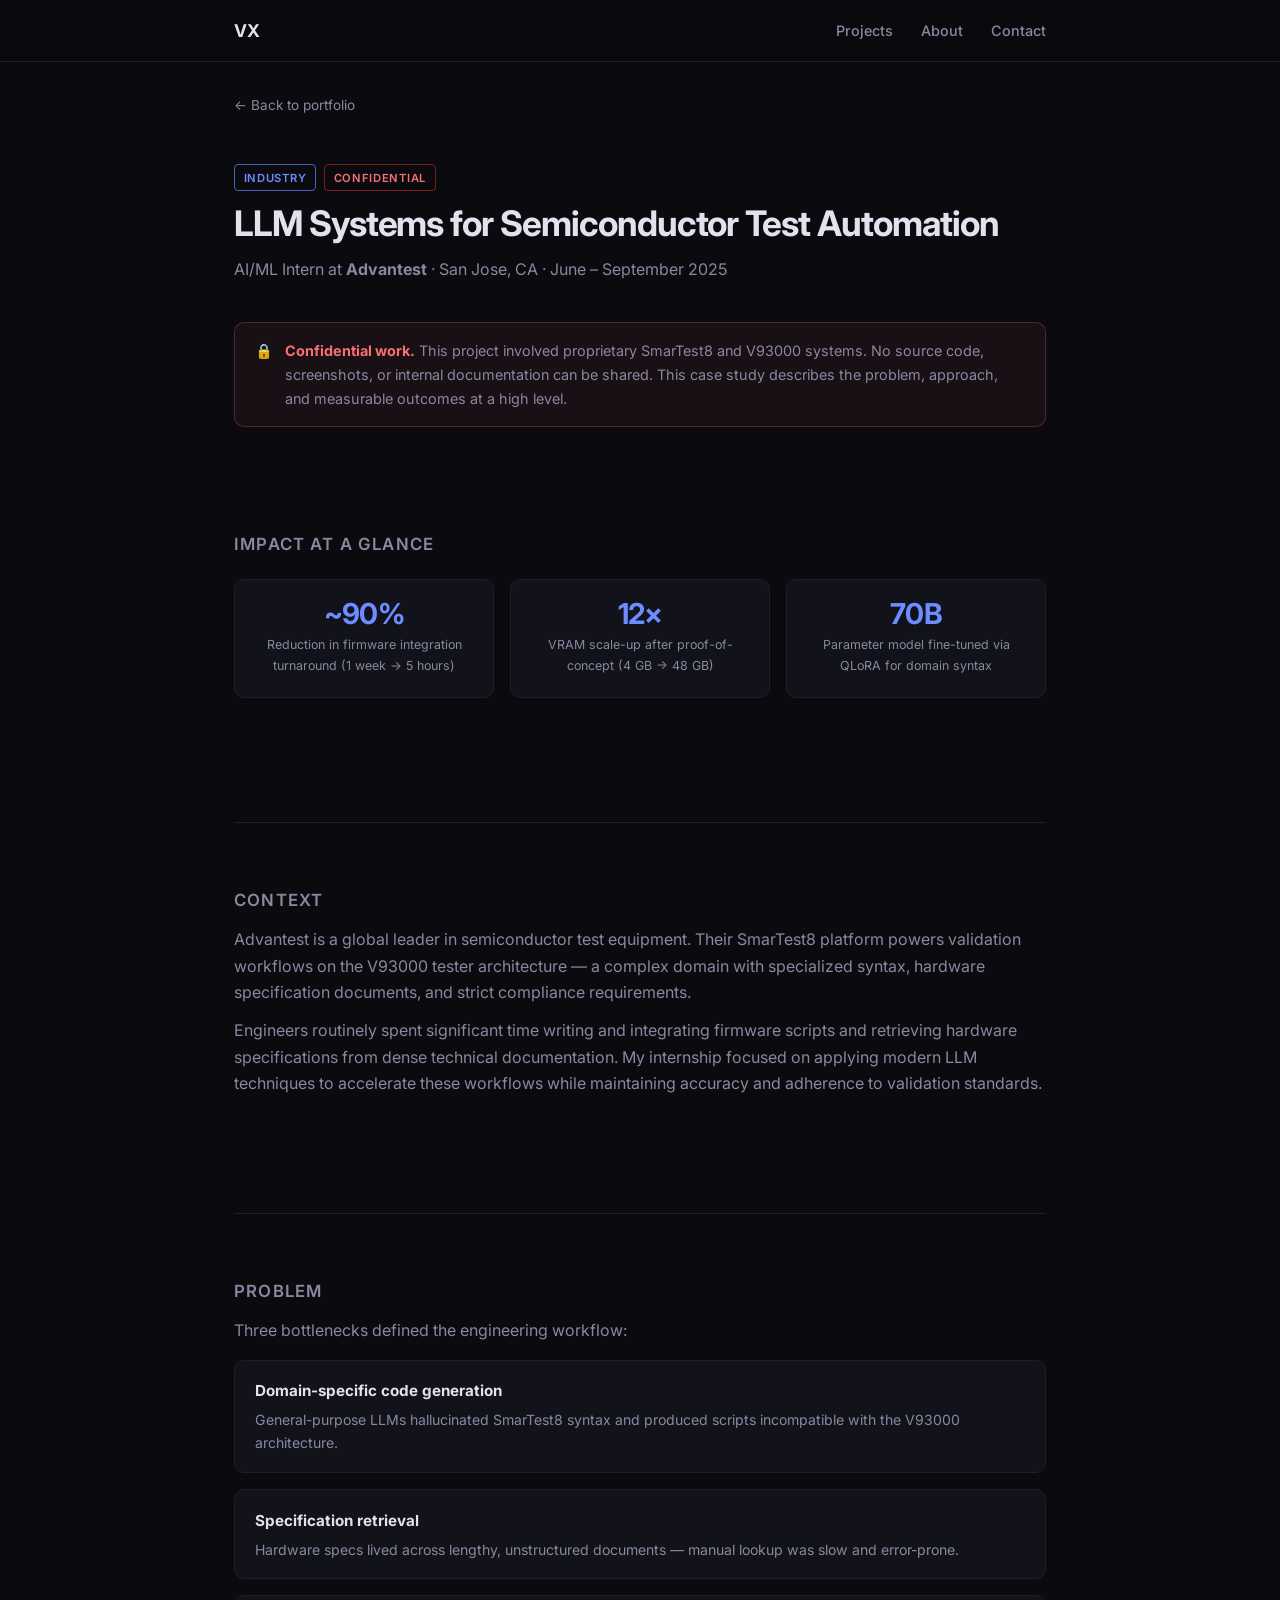
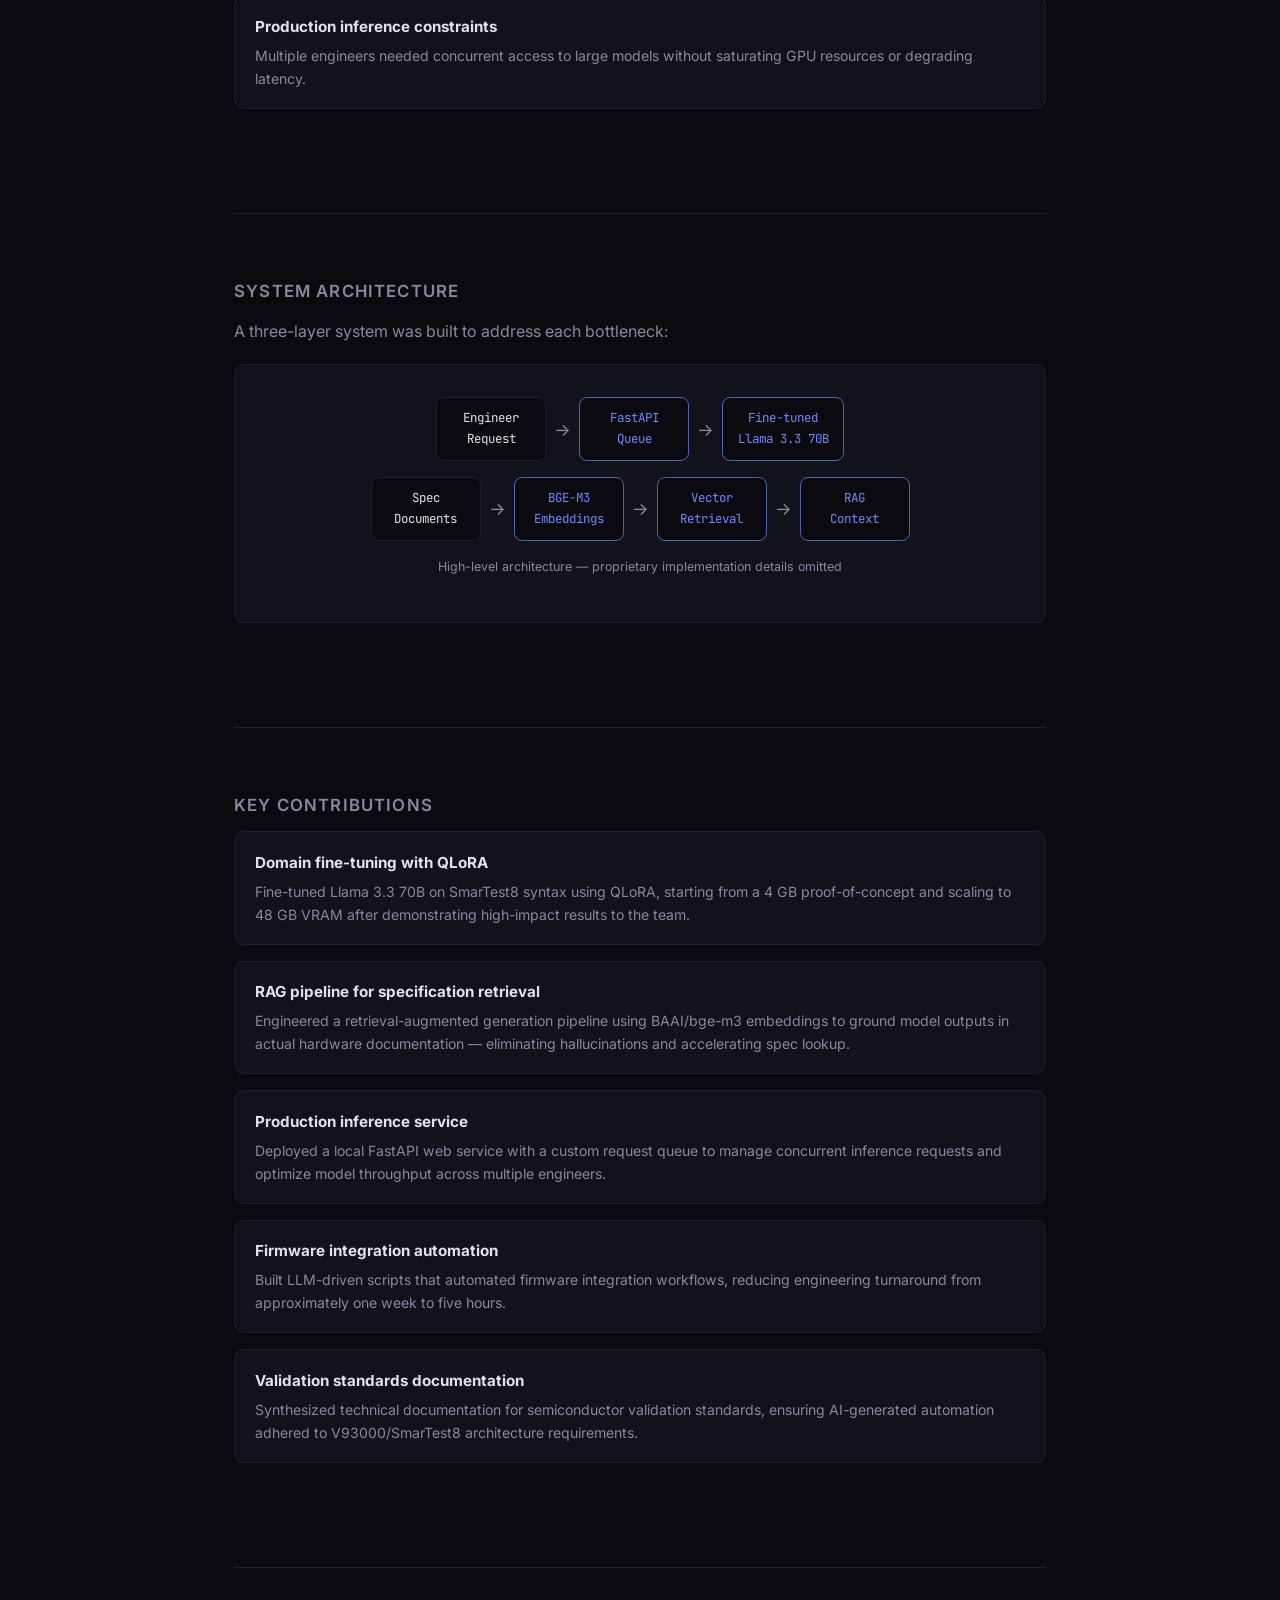
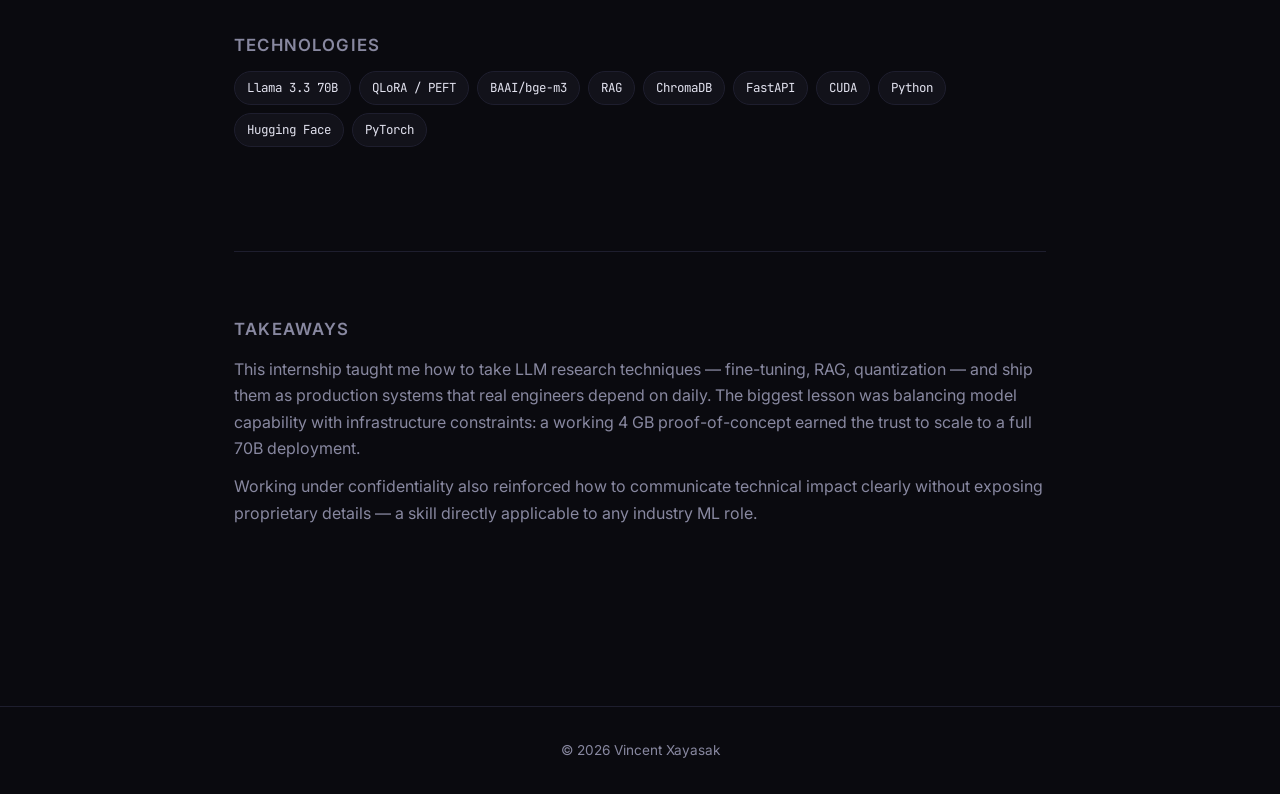
==== projects/advantest.html @ 01b6dbae "Added 3 projects" ====
<!DOCTYPE html>
<html lang="en">
<head>
  <meta charset="UTF-8">
  <meta name="viewport" content="width=device-width, initial-scale=1.0">
  <meta name="description" content="Case study: LLM systems for semiconductor test automation at Advantest">
  <title>Advantest Case Study | Vincent Xayasak</title>
  <link rel="stylesheet" href="../css/styles.css">
  <link rel="preconnect" href="https://fonts.googleapis.com">
  <link rel="preconnect" href="https://fonts.gstatic.com" crossorigin>
  <link href="https://fonts.googleapis.com/css2?family=Inter:wght@400;500;600;700&family=JetBrains+Mono:wght@400;500&display=swap" rel="stylesheet">
</head>
<body>
  <header class="site-header">
    <nav class="nav">
      <a href="../index.html" class="nav-logo">VX</a>
      <ul class="nav-links">
        <li><a href="../index.html#projects">Projects</a></li>
        <li><a href="../index.html#about">About</a></li>
        <li><a href="../index.html#contact">Contact</a></li>
      </ul>
    </nav>
  </header>

  <main>
    <a href="../index.html" class="back-link">← Back to portfolio</a>

    <header class="case-study-header">
      <div class="project-card-meta">
        <span class="badge badge--industry">Industry</span>
        <span class="badge badge--confidential">Confidential</span>
      </div>
      <h1>LLM Systems for Semiconductor Test Automation</h1>
      <p class="case-study-subtitle">
        AI/ML Intern at <strong>Advantest</strong> · San Jose, CA · June – September 2025
      </p>
    </header>

    <div class="confidential-notice">
      <span>🔒</span>
      <p>
        <strong>Confidential work.</strong>
        This project involved proprietary SmarTest8 and V93000 systems. No source code,
        screenshots, or internal documentation can be shared. This case study describes
        the problem, approach, and measurable outcomes at a high level.
      </p>
    </div>

    <!-- Impact -->
    <section class="case-section">
      <h2>Impact at a Glance</h2>
      <div class="impact-grid">
        <div class="impact-card">
          <div class="impact-value">~90%</div>
          <div class="impact-label">Reduction in firmware integration turnaround (1 week → 5 hours)</div>
        </div>
        <div class="impact-card">
          <div class="impact-value">12×</div>
          <div class="impact-label">VRAM scale-up after proof-of-concept (4 GB → 48 GB)</div>
        </div>
        <div class="impact-card">
          <div class="impact-value">70B</div>
          <div class="impact-label">Parameter model fine-tuned via QLoRA for domain syntax</div>
        </div>
      </div>
    </section>

    <!-- Context -->
    <section class="case-section">
      <h2>Context</h2>
      <p>
        Advantest is a global leader in semiconductor test equipment. Their SmarTest8 platform
        powers validation workflows on the V93000 tester architecture — a complex domain with
        specialized syntax, hardware specification documents, and strict compliance requirements.
      </p>
      <p>
        Engineers routinely spent significant time writing and integrating firmware scripts and
        retrieving hardware specifications from dense technical documentation. My internship focused
        on applying modern LLM techniques to accelerate these workflows while maintaining accuracy
        and adherence to validation standards.
      </p>
    </section>

    <!-- Problem -->
    <section class="case-section">
      <h2>Problem</h2>
      <p>
        Three bottlenecks defined the engineering workflow:
      </p>
      <ul class="contribution-list" style="margin-top: 1rem;">
        <li>
          <strong>Domain-specific code generation</strong>
          <p>General-purpose LLMs hallucinated SmarTest8 syntax and produced scripts incompatible with the V93000 architecture.</p>
        </li>
        <li>
          <strong>Specification retrieval</strong>
          <p>Hardware specs lived across lengthy, unstructured documents — manual lookup was slow and error-prone.</p>
        </li>
        <li>
          <strong>Production inference constraints</strong>
          <p>Multiple engineers needed concurrent access to large models without saturating GPU resources or degrading latency.</p>
        </li>
      </ul>
    </section>

    <!-- Architecture -->
    <section class="case-section">
      <h2>System Architecture</h2>
      <p>A three-layer system was built to address each bottleneck:</p>

      <div class="arch-diagram" style="margin-top: 1.25rem;">
        <div class="arch-flow">
          <div class="arch-node">Engineer<br>Request</div>
          <span class="arch-arrow">→</span>
          <div class="arch-node arch-node--accent">FastAPI<br>Queue</div>
          <span class="arch-arrow">→</span>
          <div class="arch-node arch-node--accent">Fine-tuned<br>Llama 3.3 70B</div>
        </div>
        <div class="arch-flow" style="margin-top: 1rem;">
          <div class="arch-node">Spec<br>Documents</div>
          <span class="arch-arrow">→</span>
          <div class="arch-node arch-node--accent">BGE-M3<br>Embeddings</div>
          <span class="arch-arrow">→</span>
          <div class="arch-node arch-node--accent">Vector<br>Retrieval</div>
          <span class="arch-arrow">→</span>
          <div class="arch-node arch-node--accent">RAG<br>Context</div>
        </div>
        <p class="arch-caption">High-level architecture — proprietary implementation details omitted</p>
      </div>
    </section>

    <!-- Contributions -->
    <section class="case-section">
      <h2>Key Contributions</h2>
      <ul class="contribution-list">
        <li>
          <strong>Domain fine-tuning with QLoRA</strong>
          <p>
            Fine-tuned Llama 3.3 70B on SmarTest8 syntax using QLoRA, starting from a 4 GB
            proof-of-concept and scaling to 48 GB VRAM after demonstrating high-impact results
            to the team.
          </p>
        </li>
        <li>
          <strong>RAG pipeline for specification retrieval</strong>
          <p>
            Engineered a retrieval-augmented generation pipeline using BAAI/bge-m3 embeddings
            to ground model outputs in actual hardware documentation — eliminating hallucinations
            and accelerating spec lookup.
          </p>
        </li>
        <li>
          <strong>Production inference service</strong>
          <p>
            Deployed a local FastAPI web service with a custom request queue to manage concurrent
            inference requests and optimize model throughput across multiple engineers.
          </p>
        </li>
        <li>
          <strong>Firmware integration automation</strong>
          <p>
            Built LLM-driven scripts that automated firmware integration workflows, reducing
            engineering turnaround from approximately one week to five hours.
          </p>
        </li>
        <li>
          <strong>Validation standards documentation</strong>
          <p>
            Synthesized technical documentation for semiconductor validation standards, ensuring
            AI-generated automation adhered to V93000/SmarTest8 architecture requirements.
          </p>
        </li>
      </ul>
    </section>

    <!-- Tech stack -->
    <section class="case-section">
      <h2>Technologies</h2>
      <div class="tech-grid">
        <span class="tech-pill">Llama 3.3 70B</span>
        <span class="tech-pill">QLoRA / PEFT</span>
        <span class="tech-pill">BAAI/bge-m3</span>
        <span class="tech-pill">RAG</span>
        <span class="tech-pill">ChromaDB</span>
        <span class="tech-pill">FastAPI</span>
        <span class="tech-pill">CUDA</span>
        <span class="tech-pill">Python</span>
        <span class="tech-pill">Hugging Face</span>
        <span class="tech-pill">PyTorch</span>
      </div>
    </section>

    <!-- Takeaways -->
    <section class="case-section">
      <h2>Takeaways</h2>
      <p>
        This internship taught me how to take LLM research techniques — fine-tuning, RAG,
        quantization — and ship them as production systems that real engineers depend on daily.
        The biggest lesson was balancing model capability with infrastructure constraints:
        a working 4 GB proof-of-concept earned the trust to scale to a full 70B deployment.
      </p>
      <p>
        Working under confidentiality also reinforced how to communicate technical impact
        clearly without exposing proprietary details — a skill directly applicable to any
        industry ML role.
      </p>
    </section>
  </main>

  <footer class="site-footer">
    <p>&copy; 2026 Vincent Xayasak</p>
  </footer>
</body>
</html>
---- css/styles.css ----
/* ── Reset & base ─────────────────────────────────────────── */
*, *::before, *::after { box-sizing: border-box; margin: 0; padding: 0; }

:root {
  --bg:        #0a0a0f;
  --surface:   #12121a;
  --border:    #1e1e2e;
  --text:      #e2e2ef;
  --muted:     #8888a0;
  --accent:    #6c8cff;
  --accent-dim:#4a62b8;
  --green:     #4ade80;
  --amber:     #fbbf24;
  --red:       #f87171;
  --radius:    10px;
  --max-w:     860px;
  --font:      'Inter', system-ui, sans-serif;
  --mono:      'JetBrains Mono', monospace;
}

html { scroll-behavior: smooth; }

body {
  font-family: var(--font);
  background: var(--bg);
  color: var(--text);
  line-height: 1.65;
  font-size: 16px;
}

a { color: var(--accent); text-decoration: none; }
a:hover { text-decoration: underline; }

/* ── Layout ───────────────────────────────────────────────── */
.site-header {
  position: sticky;
  top: 0;
  z-index: 100;
  background: rgba(10, 10, 15, 0.85);
  backdrop-filter: blur(12px);
  border-bottom: 1px solid var(--border);
}

.nav {
  max-width: var(--max-w);
  margin: 0 auto;
  padding: 1rem 1.5rem;
  display: flex;
  align-items: center;
  justify-content: space-between;
}

.nav-logo {
  font-weight: 700;
  font-size: 1.1rem;
  color: var(--text);
  letter-spacing: -0.02em;
}

.nav-links {
  list-style: none;
  display: flex;
  gap: 1.75rem;
}

.nav-links a {
  color: var(--muted);
  font-size: 0.9rem;
  font-weight: 500;
}
.nav-links a:hover { color: var(--text); text-decoration: none; }

main {
  max-width: var(--max-w);
  margin: 0 auto;
  padding: 0 1.5rem 4rem;
}

section { padding: 4rem 0; }
section + section { border-top: 1px solid var(--border); }

h1 {
  font-size: clamp(2.2rem, 5vw, 3rem);
  font-weight: 700;
  letter-spacing: -0.03em;
  line-height: 1.15;
}

h2 {
  font-size: 1.4rem;
  font-weight: 600;
  letter-spacing: -0.02em;
  margin-bottom: 0.75rem;
}

h3 { font-size: 1.1rem; font-weight: 600; }

.site-footer {
  border-top: 1px solid var(--border);
  padding: 2rem 1.5rem;
  text-align: center;
  color: var(--muted);
  font-size: 0.85rem;
}

/* ── Hero ─────────────────────────────────────────────────── */
.hero { padding-top: 5rem; }

.hero-eyebrow {
  font-size: 0.8rem;
  font-weight: 600;
  text-transform: uppercase;
  letter-spacing: 0.1em;
  color: var(--accent);
  margin-bottom: 0.75rem;
}

.hero-tagline {
  color: var(--muted);
  font-size: 1.1rem;
  max-width: 52ch;
  margin-top: 1rem;
}

.hero-links {
  display: flex;
  gap: 1.5rem;
  margin-top: 1.75rem;
  font-size: 0.9rem;
  font-weight: 500;
}

/* ── Projects grid ────────────────────────────────────────── */
.section-intro {
  color: var(--muted);
  margin-bottom: 2rem;
  max-width: 55ch;
}

.project-grid {
  display: grid;
  gap: 1.25rem;
}

.project-card {
  background: var(--surface);
  border: 1px solid var(--border);
  border-radius: var(--radius);
  padding: 1.5rem;
  transition: border-color 0.2s;
}

.project-card--featured {
  border-color: var(--accent-dim);
}

.project-card:not(.project-card--coming-soon):hover {
  border-color: var(--accent);
}

.project-card--coming-soon {
  opacity: 0.45;
}

.project-card-meta {
  display: flex;
  gap: 0.5rem;
  margin-bottom: 0.75rem;
}

.badge {
  font-size: 0.7rem;
  font-weight: 600;
  text-transform: uppercase;
  letter-spacing: 0.06em;
  padding: 0.2rem 0.55rem;
  border-radius: 4px;
  border: 1px solid var(--border);
  color: var(--muted);
}

.badge--industry  { color: var(--accent); border-color: var(--accent-dim); }
.badge--research  { color: var(--green);  border-color: #2d6a4a; }
.badge--hackathon { color: var(--amber);  border-color: #92600a; }
.badge--academic  { color: #c084fc;        border-color: #6b21a8; }
.badge--confidential { color: var(--red); border-color: #7f1d1d; }
.badge--submission   { color: #c084fc; border-color: #6b21a8; }

.project-card-desc {
  color: var(--muted);
  font-size: 0.92rem;
  margin: 0.5rem 0 1rem;
}

.tag-list {
  list-style: none;
  display: flex;
  flex-wrap: wrap;
  gap: 0.4rem;
  margin-bottom: 1rem;
}

.tag-list li {
  font-family: var(--mono);
  font-size: 0.72rem;
  padding: 0.2rem 0.5rem;
  background: var(--bg);
  border: 1px solid var(--border);
  border-radius: 4px;
  color: var(--muted);
}

.project-link {
  font-size: 0.9rem;
  font-weight: 500;
}

/* ── About / Contact ──────────────────────────────────────── */
.about p, .contact p { color: var(--muted); max-width: 60ch; }

/* ── Case study page ──────────────────────────────────────── */
.back-link {
  display: inline-block;
  font-size: 0.85rem;
  color: var(--muted);
  margin-bottom: 2rem;
  padding-top: 2rem;
}
.back-link:hover { color: var(--text); }

.case-study-header { padding-top: 1rem; margin-bottom: 2.5rem; }

.case-study-header h1 {
  font-size: clamp(1.6rem, 4vw, 2.2rem);
  margin: 0.75rem 0;
}

.case-study-subtitle {
  color: var(--muted);
  font-size: 1rem;
  max-width: 58ch;
}

.confidential-notice {
  display: flex;
  gap: 0.75rem;
  align-items: flex-start;
  background: rgba(248, 113, 113, 0.06);
  border: 1px solid rgba(248, 113, 113, 0.25);
  border-radius: var(--radius);
  padding: 1rem 1.25rem;
  margin: 1.5rem 0 2.5rem;
  font-size: 0.9rem;
  color: var(--muted);
}

.confidential-notice strong { color: var(--red); }

.case-section { margin-bottom: 2.5rem; }

.case-section h2 {
  font-size: 1.05rem;
  text-transform: uppercase;
  letter-spacing: 0.07em;
  color: var(--muted);
  margin-bottom: 0.75rem;
}

.case-section p { color: var(--muted); margin-bottom: 0.75rem; }

.impact-grid {
  display: grid;
  grid-template-columns: repeat(auto-fit, minmax(160px, 1fr));
  gap: 1rem;
  margin: 1.25rem 0;
}

.impact-card {
  background: var(--surface);
  border: 1px solid var(--border);
  border-radius: var(--radius);
  padding: 1.25rem;
  text-align: center;
}

.impact-value {
  font-size: 1.8rem;
  font-weight: 700;
  color: var(--accent);
  letter-spacing: -0.03em;
  line-height: 1;
}

.impact-label {
  font-size: 0.78rem;
  color: var(--muted);
  margin-top: 0.4rem;
}

.contribution-list {
  list-style: none;
  display: flex;
  flex-direction: column;
  gap: 1rem;
}

.contribution-list li {
  background: var(--surface);
  border: 1px solid var(--border);
  border-radius: var(--radius);
  padding: 1.1rem 1.25rem;
}

.contribution-list strong {
  display: block;
  font-size: 0.95rem;
  margin-bottom: 0.3rem;
}

.contribution-list p {
  font-size: 0.88rem;
  color: var(--muted);
  margin: 0;
}

/* Architecture diagram */
.arch-diagram {
  background: var(--surface);
  border: 1px solid var(--border);
  border-radius: var(--radius);
  padding: 2rem 1.5rem;
  overflow-x: auto;
}

.arch-flow {
  display: flex;
  align-items: center;
  justify-content: center;
  flex-wrap: wrap;
  gap: 0.5rem;
  min-width: 480px;
}

.arch-node {
  background: var(--bg);
  border: 1px solid var(--border);
  border-radius: 8px;
  padding: 0.65rem 0.9rem;
  font-size: 0.78rem;
  font-family: var(--mono);
  text-align: center;
  min-width: 110px;
}

.arch-node--accent {
  border-color: var(--accent-dim);
  color: var(--accent);
}

.arch-arrow {
  color: var(--muted);
  font-size: 1.1rem;
  flex-shrink: 0;
}

.arch-caption {
  text-align: center;
  font-size: 0.78rem;
  color: var(--muted);
  margin-top: 1rem;
}

.tech-grid {
  display: flex;
  flex-wrap: wrap;
  gap: 0.5rem;
}

.tech-pill {
  font-family: var(--mono);
  font-size: 0.78rem;
  padding: 0.35rem 0.75rem;
  background: var(--surface);
  border: 1px solid var(--border);
  border-radius: 20px;
  color: var(--text);
}

/* Resource links bar */
.resource-bar {
  display: flex;
  flex-wrap: wrap;
  gap: 0.75rem;
  margin-bottom: 2rem;
}

.resource-bar a {
  font-size: 0.85rem;
  font-weight: 500;
  padding: 0.45rem 0.9rem;
  background: var(--surface);
  border: 1px solid var(--border);
  border-radius: 6px;
  color: var(--text);
  text-decoration: none;
  transition: border-color 0.2s;
}

.resource-bar a:hover {
  border-color: var(--accent);
  text-decoration: none;
}

/* Stats table */
.stats-table-wrap {
  overflow-x: auto;
  margin-top: 1.25rem;
}

.stats-table {
  width: 100%;
  border-collapse: collapse;
  font-size: 0.88rem;
}

.stats-table th,
.stats-table td {
  padding: 0.75rem 1rem;
  text-align: left;
  border: 1px solid var(--border);
}

.stats-table th {
  background: var(--surface);
  color: var(--muted);
  font-weight: 600;
  font-size: 0.78rem;
  text-transform: uppercase;
  letter-spacing: 0.05em;
}

.stats-table td {
  color: var(--muted);
  background: var(--bg);
}

.stats-table td:first-child {
  color: var(--text);
  font-weight: 500;
  white-space: nowrap;
}

/* Formula block */
.formula-block {
  font-family: var(--mono);
  font-size: 0.95rem;
  text-align: center;
  padding: 1.25rem;
  margin: 1.25rem 0;
  background: var(--surface);
  border: 1px solid var(--border);
  border-radius: var(--radius);
  color: var(--accent);
}

.case-section code {
  font-family: var(--mono);
  font-size: 0.85em;
  padding: 0.15rem 0.4rem;
  background: var(--surface);
  border: 1px solid var(--border);
  border-radius: 4px;
}

@media (max-width: 600px) {
  .nav-links { gap: 1rem; font-size: 0.85rem; }
  .arch-flow { min-width: unset; flex-direction: column; }
  .arch-arrow { transform: rotate(90deg); }
}
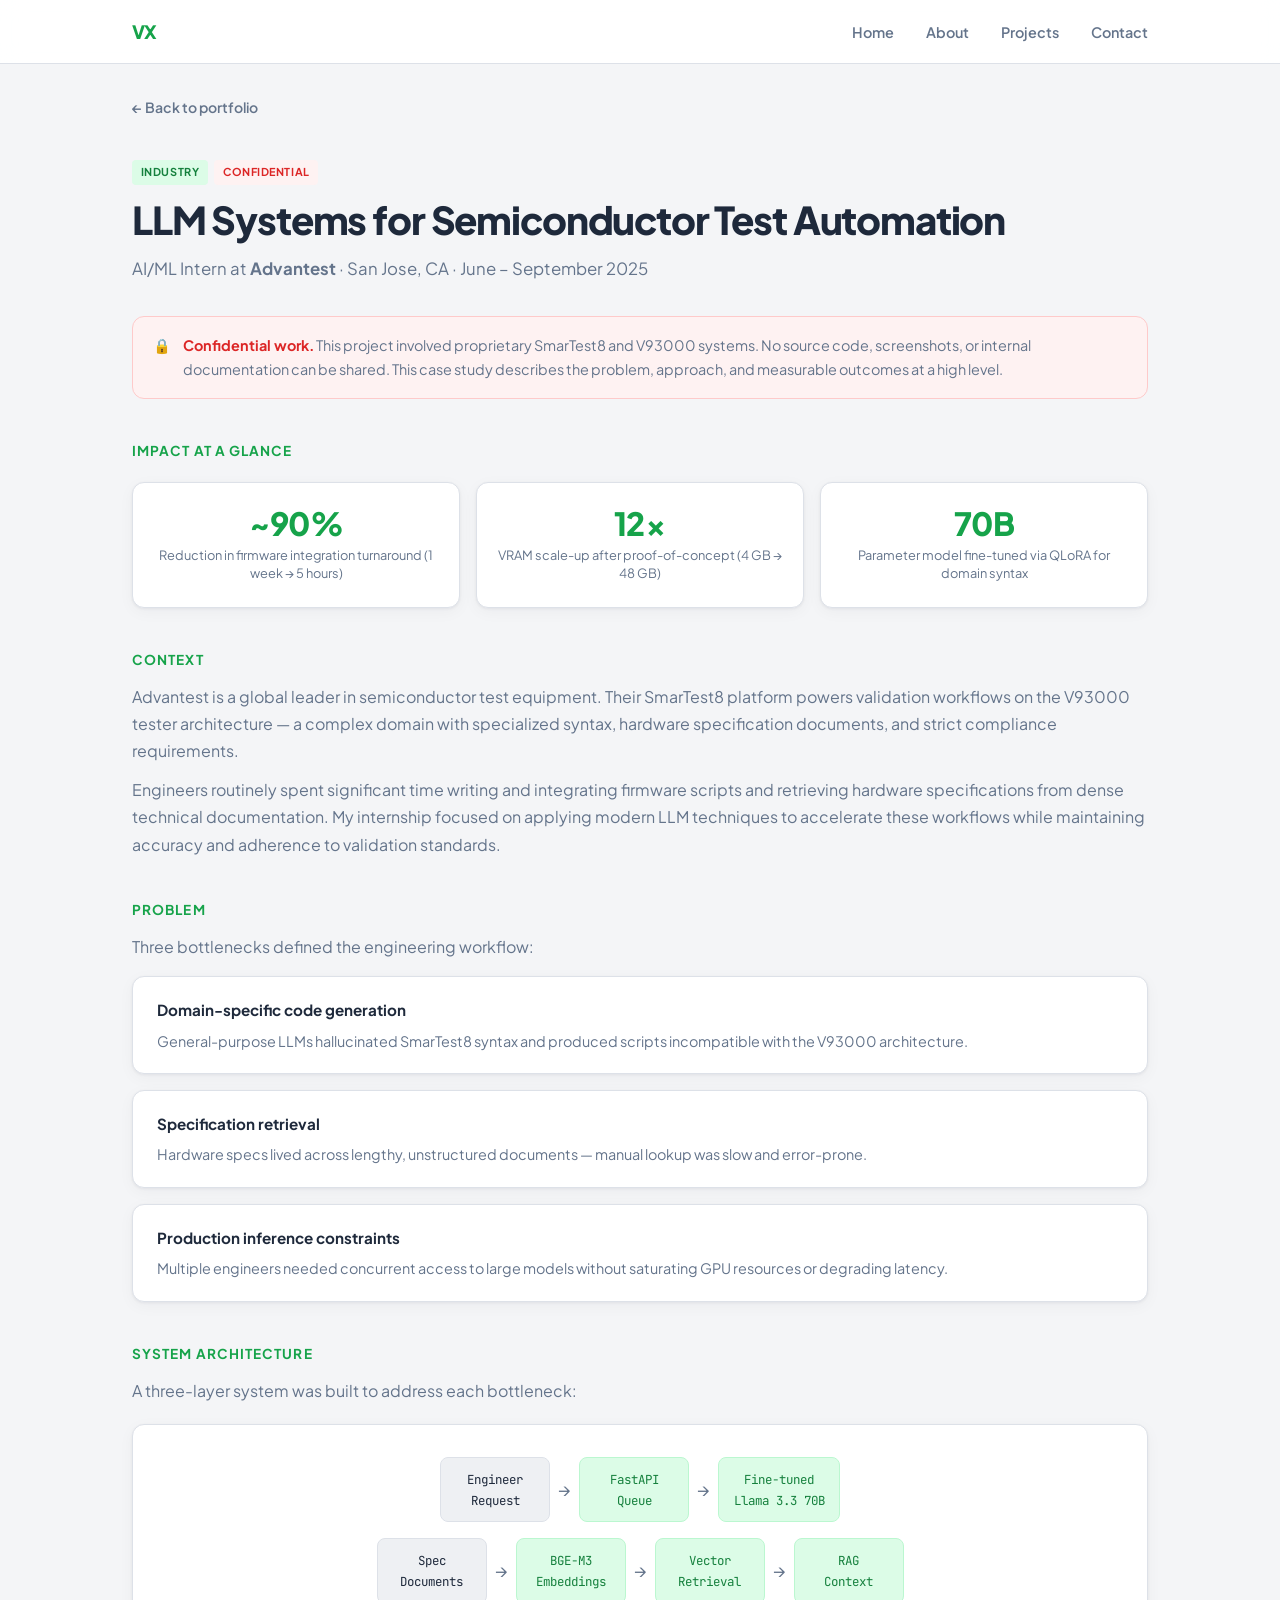
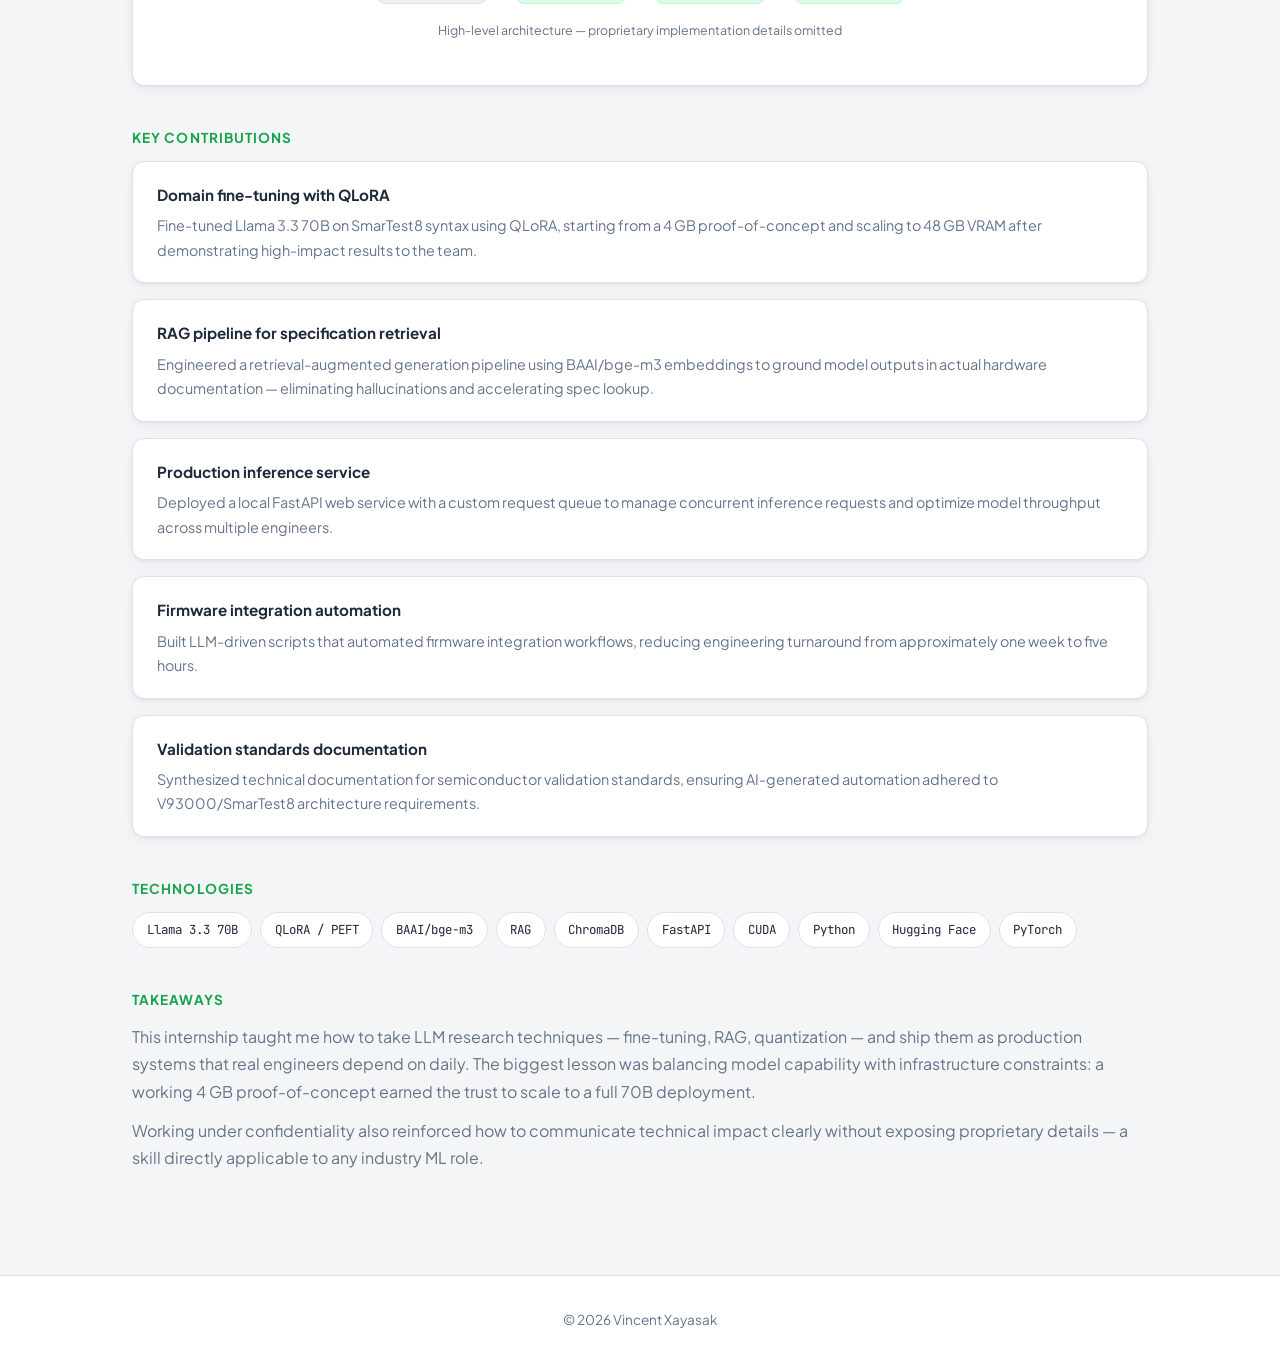
==== commit 155f4ef9: "Change website look" ====
--- a/projects/advantest.html
+++ b/projects/advantest.html
@@ -8,21 +8,27 @@
   <link rel="stylesheet" href="../css/styles.css">
   <link rel="preconnect" href="https://fonts.googleapis.com">
   <link rel="preconnect" href="https://fonts.gstatic.com" crossorigin>
-  <link href="https://fonts.googleapis.com/css2?family=Inter:wght@400;500;600;700&family=JetBrains+Mono:wght@400;500&display=swap" rel="stylesheet">
+  <link href="https://fonts.googleapis.com/css2?family=JetBrains+Mono:wght@400;500&family=Plus+Jakarta+Sans:wght@400;500;600;700;800&display=swap" rel="stylesheet">
 </head>
 <body>
   <header class="site-header">
     <nav class="nav">
       <a href="../index.html" class="nav-logo">VX</a>
+      <button class="nav-toggle" aria-label="Toggle navigation" aria-expanded="false">
+        <svg width="24" height="24" viewBox="0 0 24 24" fill="none" stroke="currentColor" stroke-width="2">
+          <line x1="3" y1="6" x2="21" y2="6"/><line x1="3" y1="12" x2="21" y2="12"/><line x1="3" y1="18" x2="21" y2="18"/>
+        </svg>
+      </button>
       <ul class="nav-links">
+        <li><a href="../index.html#home">Home</a></li>
+        <li><a href="../index.html#about">About</a></li>
         <li><a href="../index.html#projects">Projects</a></li>
-        <li><a href="../index.html#about">About</a></li>
         <li><a href="../index.html#contact">Contact</a></li>
       </ul>
     </nav>
   </header>
 
-  <main>
+  <main class="case-study-main">
     <a href="../index.html" class="back-link">← Back to portfolio</a>
 
     <header class="case-study-header">
@@ -210,5 +216,6 @@
   <footer class="site-footer">
     <p>&copy; 2026 Vincent Xayasak</p>
   </footer>
+  <script src="../js/nav.js"></script>
 </body>
 </html>
--- a/css/styles.css
+++ b/css/styles.css
@@ -2,20 +2,26 @@
 *, *::before, *::after { box-sizing: border-box; margin: 0; padding: 0; }
 
 :root {
-  --bg:        #0a0a0f;
-  --surface:   #12121a;
-  --border:    #1e1e2e;
-  --text:      #e2e2ef;
-  --muted:     #8888a0;
-  --accent:    #6c8cff;
-  --accent-dim:#4a62b8;
-  --green:     #4ade80;
-  --amber:     #fbbf24;
-  --red:       #f87171;
-  --radius:    10px;
-  --max-w:     860px;
-  --font:      'Inter', system-ui, sans-serif;
-  --mono:      'JetBrains Mono', monospace;
+  --bg:           #f4f5f7;
+  --surface:      #ffffff;
+  --surface-alt:  #eef0f3;
+  --border:       #dde1e8;
+  --text:         #1e293b;
+  --muted:        #64748b;
+  --accent:       #16a34a;
+  --accent-hover: #15803d;
+  --accent-light: #dcfce7;
+  --accent-dim:   #bbf7d0;
+  --amber:        #d97706;
+  --red:          #dc2626;
+  --purple:       #7c3aed;
+  --radius:       12px;
+  --radius-sm:    8px;
+  --max-w:        1080px;
+  --font:         'Plus Jakarta Sans', system-ui, sans-serif;
+  --mono:         'JetBrains Mono', monospace;
+  --shadow:       0 1px 3px rgba(15, 23, 42, 0.06), 0 4px 16px rgba(15, 23, 42, 0.04);
+  --shadow-hover: 0 4px 12px rgba(15, 23, 42, 0.08), 0 8px 24px rgba(15, 23, 42, 0.06);
 }
 
 html { scroll-behavior: smooth; }
@@ -24,19 +30,21 @@
   font-family: var(--font);
   background: var(--bg);
   color: var(--text);
-  line-height: 1.65;
+  line-height: 1.7;
   font-size: 16px;
 }
 
 a { color: var(--accent); text-decoration: none; }
-a:hover { text-decoration: underline; }
-
-/* ── Layout ───────────────────────────────────────────────── */
+a:hover { color: var(--accent-hover); }
+
+img { max-width: 100%; display: block; }
+
+/* ── Header / Nav ─────────────────────────────────────────── */
 .site-header {
   position: sticky;
   top: 0;
   z-index: 100;
-  background: rgba(10, 10, 15, 0.85);
+  background: rgba(255, 255, 255, 0.92);
   backdrop-filter: blur(12px);
   border-bottom: 1px solid var(--border);
 }
@@ -44,200 +52,403 @@
 .nav {
   max-width: var(--max-w);
   margin: 0 auto;
-  padding: 1rem 1.5rem;
+  padding: 1rem 2rem;
   display: flex;
   align-items: center;
   justify-content: space-between;
+  position: relative;
 }
 
 .nav-logo {
-  font-weight: 700;
-  font-size: 1.1rem;
-  color: var(--text);
-  letter-spacing: -0.02em;
-}
+  font-weight: 800;
+  font-size: 1.15rem;
+  color: var(--accent);
+  letter-spacing: -0.03em;
+}
+.nav-logo:hover { color: var(--accent-hover); text-decoration: none; }
 
 .nav-links {
   list-style: none;
   display: flex;
-  gap: 1.75rem;
+  gap: 2rem;
 }
 
 .nav-links a {
   color: var(--muted);
   font-size: 0.9rem;
-  font-weight: 500;
-}
-.nav-links a:hover { color: var(--text); text-decoration: none; }
-
-main {
+  font-weight: 600;
+  transition: color 0.15s;
+}
+.nav-links a:hover { color: var(--accent); text-decoration: none; }
+
+.nav-toggle {
+  display: none;
+  background: none;
+  border: none;
+  cursor: pointer;
+  padding: 0.25rem;
+  color: var(--text);
+}
+
+/* ── Layout ───────────────────────────────────────────────── */
+main { overflow-x: hidden; }
+
+.section {
   max-width: var(--max-w);
   margin: 0 auto;
-  padding: 0 1.5rem 4rem;
-}
-
-section { padding: 4rem 0; }
-section + section { border-top: 1px solid var(--border); }
-
-h1 {
-  font-size: clamp(2.2rem, 5vw, 3rem);
-  font-weight: 700;
+  padding: 5rem 2rem;
+}
+
+.section-title {
+  font-size: 1.75rem;
+  font-weight: 800;
   letter-spacing: -0.03em;
-  line-height: 1.15;
-}
-
-h2 {
-  font-size: 1.4rem;
-  font-weight: 600;
-  letter-spacing: -0.02em;
-  margin-bottom: 0.75rem;
-}
-
-h3 { font-size: 1.1rem; font-weight: 600; }
+  margin-bottom: 0.5rem;
+  color: var(--text);
+}
+
+.section-intro {
+  color: var(--muted);
+  margin-bottom: 2.5rem;
+  max-width: 55ch;
+  font-size: 1.05rem;
+}
 
 .site-footer {
   border-top: 1px solid var(--border);
-  padding: 2rem 1.5rem;
+  padding: 2rem;
   text-align: center;
   color: var(--muted);
   font-size: 0.85rem;
+  background: var(--surface);
 }
 
 /* ── Hero ─────────────────────────────────────────────────── */
-.hero { padding-top: 5rem; }
-
-.hero-eyebrow {
+.hero {
+  min-height: calc(100vh - 65px);
+  display: flex;
+  align-items: center;
+  max-width: var(--max-w);
+  margin: 0 auto;
+  padding: 4rem 2rem;
+}
+
+.hero-content { max-width: 640px; }
+
+.hero-greeting {
+  font-size: clamp(2.5rem, 6vw, 3.75rem);
+  font-weight: 800;
+  letter-spacing: -0.04em;
+  line-height: 1.1;
+  color: var(--text);
+}
+
+.hero-greeting .accent { color: var(--accent); }
+
+.hero-role {
+  font-size: clamp(1.1rem, 2.5vw, 1.35rem);
+  color: var(--muted);
+  margin-top: 1rem;
+  font-weight: 500;
+}
+
+.hero-cta {
+  display: inline-flex;
+  align-items: center;
+  gap: 0.5rem;
+  margin-top: 2.5rem;
+  padding: 0.85rem 1.75rem;
+  background: var(--accent);
+  color: #fff;
+  font-weight: 700;
+  font-size: 0.95rem;
+  border-radius: var(--radius-sm);
+  transition: background 0.15s, transform 0.15s, box-shadow 0.15s;
+  box-shadow: 0 2px 8px rgba(22, 163, 74, 0.25);
+}
+
+.hero-cta:hover {
+  background: var(--accent-hover);
+  color: #fff;
+  text-decoration: none;
+  transform: translateY(-1px);
+  box-shadow: 0 4px 14px rgba(22, 163, 74, 0.3);
+}
+
+.hero-cta svg {
+  width: 18px;
+  height: 18px;
+  transition: transform 0.15s;
+}
+
+.hero-cta:hover svg { transform: translateX(3px); }
+
+.hero-social {
+  display: flex;
+  gap: 1.25rem;
+  margin-top: 2rem;
+}
+
+.hero-social a {
+  color: var(--muted);
+  font-size: 0.9rem;
+  font-weight: 600;
+}
+.hero-social a:hover { color: var(--accent); text-decoration: none; }
+
+/* ── About ────────────────────────────────────────────────── */
+.about { background: var(--surface); }
+
+.about-grid {
+  display: grid;
+  grid-template-columns: 1fr 1fr;
+  gap: 3rem;
+  align-items: start;
+}
+
+.about-text p {
+  color: var(--muted);
+  margin-bottom: 1rem;
+  font-size: 1.05rem;
+}
+
+.skills-title {
   font-size: 0.8rem;
+  font-weight: 700;
+  text-transform: uppercase;
+  letter-spacing: 0.08em;
+  color: var(--muted);
+  margin-bottom: 1rem;
+}
+
+.skills-grid {
+  display: flex;
+  flex-wrap: wrap;
+  gap: 0.6rem;
+}
+
+.skill-pill {
+  padding: 0.5rem 1rem;
+  background: var(--accent-light);
+  color: var(--accent-hover);
+  border: 1px solid var(--accent-dim);
+  border-radius: 999px;
+  font-size: 0.82rem;
   font-weight: 600;
-  text-transform: uppercase;
-  letter-spacing: 0.1em;
-  color: var(--accent);
-  margin-bottom: 0.75rem;
-}
-
-.hero-tagline {
-  color: var(--muted);
-  font-size: 1.1rem;
-  max-width: 52ch;
-  margin-top: 1rem;
-}
-
-.hero-links {
-  display: flex;
-  gap: 1.5rem;
-  margin-top: 1.75rem;
-  font-size: 0.9rem;
-  font-weight: 500;
 }
 
 /* ── Projects grid ────────────────────────────────────────── */
-.section-intro {
-  color: var(--muted);
-  margin-bottom: 2rem;
-  max-width: 55ch;
-}
+.projects-section { background: var(--bg); }
 
 .project-grid {
   display: grid;
-  gap: 1.25rem;
+  grid-template-columns: repeat(2, 1fr);
+  gap: 1.75rem;
 }
 
 .project-card {
   background: var(--surface);
   border: 1px solid var(--border);
   border-radius: var(--radius);
+  overflow: hidden;
+  box-shadow: var(--shadow);
+  transition: transform 0.2s, box-shadow 0.2s;
+  display: flex;
+  flex-direction: column;
+}
+
+.project-card:not(.project-card--coming-soon):hover {
+  transform: translateY(-3px);
+  box-shadow: var(--shadow-hover);
+}
+
+.project-card--coming-soon { opacity: 0.55; }
+
+.project-card-thumb {
+  height: 140px;
+  display: flex;
+  align-items: center;
+  justify-content: center;
+  font-size: 2.5rem;
+  font-weight: 800;
+  letter-spacing: -0.03em;
+  color: rgba(255, 255, 255, 0.9);
+}
+
+.project-card-thumb--industry  { background: linear-gradient(135deg, #166534, #22c55e); }
+.project-card-thumb--research  { background: linear-gradient(135deg, #14532d, #4ade80); }
+.project-card-thumb--hackathon { background: linear-gradient(135deg, #92400e, #fbbf24); }
+.project-card-thumb--academic  { background: linear-gradient(135deg, #5b21b6, #a78bfa); }
+
+.project-card-body {
   padding: 1.5rem;
-  transition: border-color 0.2s;
-}
-
-.project-card--featured {
-  border-color: var(--accent-dim);
-}
-
-.project-card:not(.project-card--coming-soon):hover {
-  border-color: var(--accent);
-}
-
-.project-card--coming-soon {
-  opacity: 0.45;
+  flex: 1;
+  display: flex;
+  flex-direction: column;
 }
 
 .project-card-meta {
   display: flex;
-  gap: 0.5rem;
-  margin-bottom: 0.75rem;
+  flex-wrap: wrap;
+  gap: 0.4rem;
+  margin-bottom: 0.6rem;
 }
 
 .badge {
-  font-size: 0.7rem;
-  font-weight: 600;
+  font-size: 0.68rem;
+  font-weight: 700;
   text-transform: uppercase;
-  letter-spacing: 0.06em;
+  letter-spacing: 0.05em;
   padding: 0.2rem 0.55rem;
   border-radius: 4px;
-  border: 1px solid var(--border);
-  color: var(--muted);
-}
-
-.badge--industry  { color: var(--accent); border-color: var(--accent-dim); }
-.badge--research  { color: var(--green);  border-color: #2d6a4a; }
-.badge--hackathon { color: var(--amber);  border-color: #92600a; }
-.badge--academic  { color: #c084fc;        border-color: #6b21a8; }
-.badge--confidential { color: var(--red); border-color: #7f1d1d; }
-.badge--submission   { color: #c084fc; border-color: #6b21a8; }
+}
+
+.badge--industry     { background: var(--accent-light); color: var(--accent-hover); }
+.badge--research     { background: #ecfdf5; color: #047857; }
+.badge--hackathon    { background: #fffbeb; color: var(--amber); }
+.badge--academic     { background: #f5f3ff; color: var(--purple); }
+.badge--confidential { background: #fef2f2; color: var(--red); }
+.badge--submission   { background: #f5f3ff; color: var(--purple); }
+
+.project-card h3 {
+  font-size: 1.15rem;
+  font-weight: 700;
+  letter-spacing: -0.02em;
+  margin-bottom: 0.5rem;
+}
 
 .project-card-desc {
   color: var(--muted);
   font-size: 0.92rem;
-  margin: 0.5rem 0 1rem;
+  flex: 1;
+  margin-bottom: 1rem;
 }
 
 .tag-list {
   list-style: none;
   display: flex;
   flex-wrap: wrap;
-  gap: 0.4rem;
-  margin-bottom: 1rem;
+  gap: 0.35rem;
+  margin-bottom: 1.25rem;
 }
 
 .tag-list li {
   font-family: var(--mono);
-  font-size: 0.72rem;
+  font-size: 0.7rem;
   padding: 0.2rem 0.5rem;
-  background: var(--bg);
-  border: 1px solid var(--border);
+  background: var(--surface-alt);
   border-radius: 4px;
   color: var(--muted);
 }
 
-.project-link {
-  font-size: 0.9rem;
-  font-weight: 500;
-}
-
-/* ── About / Contact ──────────────────────────────────────── */
-.about p, .contact p { color: var(--muted); max-width: 60ch; }
-
-/* ── Case study page ──────────────────────────────────────── */
+.project-card-actions {
+  display: flex;
+  flex-wrap: wrap;
+  gap: 0.75rem;
+  margin-top: auto;
+}
+
+.btn {
+  display: inline-flex;
+  align-items: center;
+  gap: 0.35rem;
+  padding: 0.5rem 1rem;
+  font-size: 0.85rem;
+  font-weight: 700;
+  border-radius: var(--radius-sm);
+  transition: background 0.15s, color 0.15s, border-color 0.15s;
+}
+
+.btn--primary {
+  background: var(--accent);
+  color: #fff;
+  border: 2px solid var(--accent);
+}
+.btn--primary:hover {
+  background: var(--accent-hover);
+  border-color: var(--accent-hover);
+  color: #fff;
+  text-decoration: none;
+}
+
+.btn--outline {
+  background: transparent;
+  color: var(--accent);
+  border: 2px solid var(--accent-dim);
+}
+.btn--outline:hover {
+  background: var(--accent-light);
+  color: var(--accent-hover);
+  text-decoration: none;
+}
+
+/* ── Contact ──────────────────────────────────────────────── */
+.contact { background: var(--surface); text-align: center; }
+
+.contact .section-title { margin-bottom: 0.75rem; }
+
+.contact-text {
+  color: var(--muted);
+  font-size: 1.05rem;
+  max-width: 42ch;
+  margin: 0 auto 1.75rem;
+}
+
+.contact-links {
+  display: flex;
+  justify-content: center;
+  flex-wrap: wrap;
+  gap: 1.5rem;
+}
+
+.contact-links a {
+  font-weight: 700;
+  font-size: 1rem;
+  padding: 0.6rem 1.25rem;
+  border: 2px solid var(--border);
+  border-radius: var(--radius-sm);
+  color: var(--text);
+  transition: border-color 0.15s, color 0.15s;
+}
+
+.contact-links a:hover {
+  border-color: var(--accent);
+  color: var(--accent);
+  text-decoration: none;
+}
+
+/* ── Case study pages ─────────────────────────────────────── */
+.case-study-main {
+  max-width: var(--max-w);
+  margin: 0 auto;
+  padding: 0 2rem 4rem;
+}
+
 .back-link {
-  display: inline-block;
-  font-size: 0.85rem;
+  display: inline-flex;
+  align-items: center;
+  gap: 0.35rem;
+  font-size: 0.88rem;
+  font-weight: 600;
   color: var(--muted);
   margin-bottom: 2rem;
   padding-top: 2rem;
 }
-.back-link:hover { color: var(--text); }
-
-.case-study-header { padding-top: 1rem; margin-bottom: 2.5rem; }
+.back-link:hover { color: var(--accent); text-decoration: none; }
+
+.case-study-header { padding-top: 0.5rem; margin-bottom: 2rem; }
 
 .case-study-header h1 {
-  font-size: clamp(1.6rem, 4vw, 2.2rem);
+  font-size: clamp(1.75rem, 4vw, 2.4rem);
+  font-weight: 800;
+  letter-spacing: -0.03em;
   margin: 0.75rem 0;
+  line-height: 1.2;
 }
 
 .case-study-subtitle {
   color: var(--muted);
-  font-size: 1rem;
+  font-size: 1.05rem;
   max-width: 58ch;
 }
 
@@ -245,8 +456,8 @@
   display: flex;
   gap: 0.75rem;
   align-items: flex-start;
-  background: rgba(248, 113, 113, 0.06);
-  border: 1px solid rgba(248, 113, 113, 0.25);
+  background: #fef2f2;
+  border: 1px solid #fecaca;
   border-radius: var(--radius);
   padding: 1rem 1.25rem;
   margin: 1.5rem 0 2.5rem;
@@ -259,10 +470,11 @@
 .case-section { margin-bottom: 2.5rem; }
 
 .case-section h2 {
-  font-size: 1.05rem;
+  font-size: 0.85rem;
   text-transform: uppercase;
-  letter-spacing: 0.07em;
-  color: var(--muted);
+  letter-spacing: 0.08em;
+  color: var(--accent);
+  font-weight: 700;
   margin-bottom: 0.75rem;
 }
 
@@ -270,7 +482,7 @@
 
 .impact-grid {
   display: grid;
-  grid-template-columns: repeat(auto-fit, minmax(160px, 1fr));
+  grid-template-columns: repeat(auto-fit, minmax(180px, 1fr));
   gap: 1rem;
   margin: 1.25rem 0;
 }
@@ -279,22 +491,24 @@
   background: var(--surface);
   border: 1px solid var(--border);
   border-radius: var(--radius);
-  padding: 1.25rem;
+  padding: 1.5rem 1.25rem;
   text-align: center;
+  box-shadow: var(--shadow);
 }
 
 .impact-value {
-  font-size: 1.8rem;
-  font-weight: 700;
+  font-size: 2rem;
+  font-weight: 800;
   color: var(--accent);
   letter-spacing: -0.03em;
   line-height: 1;
 }
 
 .impact-label {
-  font-size: 0.78rem;
-  color: var(--muted);
-  margin-top: 0.4rem;
+  font-size: 0.8rem;
+  color: var(--muted);
+  margin-top: 0.5rem;
+  line-height: 1.4;
 }
 
 .contribution-list {
@@ -308,20 +522,24 @@
   background: var(--surface);
   border: 1px solid var(--border);
   border-radius: var(--radius);
-  padding: 1.1rem 1.25rem;
+  padding: 1.25rem 1.5rem;
+  box-shadow: var(--shadow);
 }
 
 .contribution-list strong {
   display: block;
   font-size: 0.95rem;
-  margin-bottom: 0.3rem;
+  margin-bottom: 0.35rem;
+  color: var(--text);
 }
 
 .contribution-list p {
-  font-size: 0.88rem;
+  font-size: 0.9rem;
   color: var(--muted);
   margin: 0;
 }
+
+.contribution-list a { font-weight: 600; }
 
 /* Architecture diagram */
 .arch-diagram {
@@ -330,6 +548,7 @@
   border-radius: var(--radius);
   padding: 2rem 1.5rem;
   overflow-x: auto;
+  box-shadow: var(--shadow);
 }
 
 .arch-flow {
@@ -342,19 +561,21 @@
 }
 
 .arch-node {
-  background: var(--bg);
-  border: 1px solid var(--border);
-  border-radius: 8px;
+  background: var(--surface-alt);
+  border: 1px solid var(--border);
+  border-radius: var(--radius-sm);
   padding: 0.65rem 0.9rem;
   font-size: 0.78rem;
   font-family: var(--mono);
   text-align: center;
   min-width: 110px;
+  color: var(--text);
 }
 
 .arch-node--accent {
   border-color: var(--accent-dim);
-  color: var(--accent);
+  background: var(--accent-light);
+  color: var(--accent-hover);
 }
 
 .arch-arrow {
@@ -379,14 +600,13 @@
 .tech-pill {
   font-family: var(--mono);
   font-size: 0.78rem;
-  padding: 0.35rem 0.75rem;
+  padding: 0.4rem 0.85rem;
   background: var(--surface);
   border: 1px solid var(--border);
-  border-radius: 20px;
-  color: var(--text);
-}
-
-/* Resource links bar */
+  border-radius: 999px;
+  color: var(--text);
+}
+
 .resource-bar {
   display: flex;
   flex-wrap: wrap;
@@ -396,25 +616,30 @@
 
 .resource-bar a {
   font-size: 0.85rem;
-  font-weight: 500;
-  padding: 0.45rem 0.9rem;
+  font-weight: 600;
+  padding: 0.5rem 1rem;
   background: var(--surface);
   border: 1px solid var(--border);
-  border-radius: 6px;
+  border-radius: var(--radius-sm);
   color: var(--text);
   text-decoration: none;
-  transition: border-color 0.2s;
+  transition: border-color 0.15s, background 0.15s;
+  box-shadow: var(--shadow);
 }
 
 .resource-bar a:hover {
   border-color: var(--accent);
+  background: var(--accent-light);
+  color: var(--accent-hover);
   text-decoration: none;
 }
 
-/* Stats table */
 .stats-table-wrap {
   overflow-x: auto;
   margin-top: 1.25rem;
+  border-radius: var(--radius);
+  border: 1px solid var(--border);
+  box-shadow: var(--shadow);
 }
 
 .stats-table {
@@ -425,55 +650,88 @@
 
 .stats-table th,
 .stats-table td {
-  padding: 0.75rem 1rem;
+  padding: 0.85rem 1.1rem;
   text-align: left;
-  border: 1px solid var(--border);
-}
+  border-bottom: 1px solid var(--border);
+}
+
+.stats-table tr:last-child td { border-bottom: none; }
 
 .stats-table th {
-  background: var(--surface);
-  color: var(--muted);
-  font-weight: 600;
-  font-size: 0.78rem;
+  background: var(--surface-alt);
+  color: var(--muted);
+  font-weight: 700;
+  font-size: 0.75rem;
   text-transform: uppercase;
   letter-spacing: 0.05em;
 }
 
-.stats-table td {
-  color: var(--muted);
-  background: var(--bg);
-}
+.stats-table td { color: var(--muted); background: var(--surface); }
 
 .stats-table td:first-child {
   color: var(--text);
-  font-weight: 500;
+  font-weight: 600;
   white-space: nowrap;
 }
 
-/* Formula block */
 .formula-block {
   font-family: var(--mono);
   font-size: 0.95rem;
   text-align: center;
   padding: 1.25rem;
   margin: 1.25rem 0;
-  background: var(--surface);
-  border: 1px solid var(--border);
+  background: var(--accent-light);
+  border: 1px solid var(--accent-dim);
   border-radius: var(--radius);
-  color: var(--accent);
+  color: var(--accent-hover);
 }
 
 .case-section code {
   font-family: var(--mono);
   font-size: 0.85em;
   padding: 0.15rem 0.4rem;
-  background: var(--surface);
+  background: var(--surface-alt);
   border: 1px solid var(--border);
   border-radius: 4px;
 }
 
-@media (max-width: 600px) {
-  .nav-links { gap: 1rem; font-size: 0.85rem; }
+/* ── Responsive ───────────────────────────────────────────── */
+@media (max-width: 768px) {
+  .nav { padding: 1rem 1.25rem; }
+
+  .nav-toggle {
+    display: block;
+  }
+
+  .nav-links {
+    display: none;
+    position: absolute;
+    top: 100%;
+    left: 0;
+    right: 0;
+    flex-direction: column;
+    gap: 0;
+    background: var(--surface);
+    border-bottom: 1px solid var(--border);
+    padding: 0.5rem 0;
+    box-shadow: var(--shadow);
+  }
+
+  .nav-links.is-open { display: flex; }
+
+  .nav-links li a {
+    display: block;
+    padding: 0.85rem 1.25rem;
+  }
+
+  .section { padding: 3.5rem 1.25rem; }
+  .hero { padding: 3rem 1.25rem; min-height: auto; }
+
+  .about-grid { grid-template-columns: 1fr; gap: 2rem; }
+  .project-grid { grid-template-columns: 1fr; }
+
   .arch-flow { min-width: unset; flex-direction: column; }
   .arch-arrow { transform: rotate(90deg); }
-}
+
+  .case-study-main { padding: 0 1.25rem 3rem; }
+}
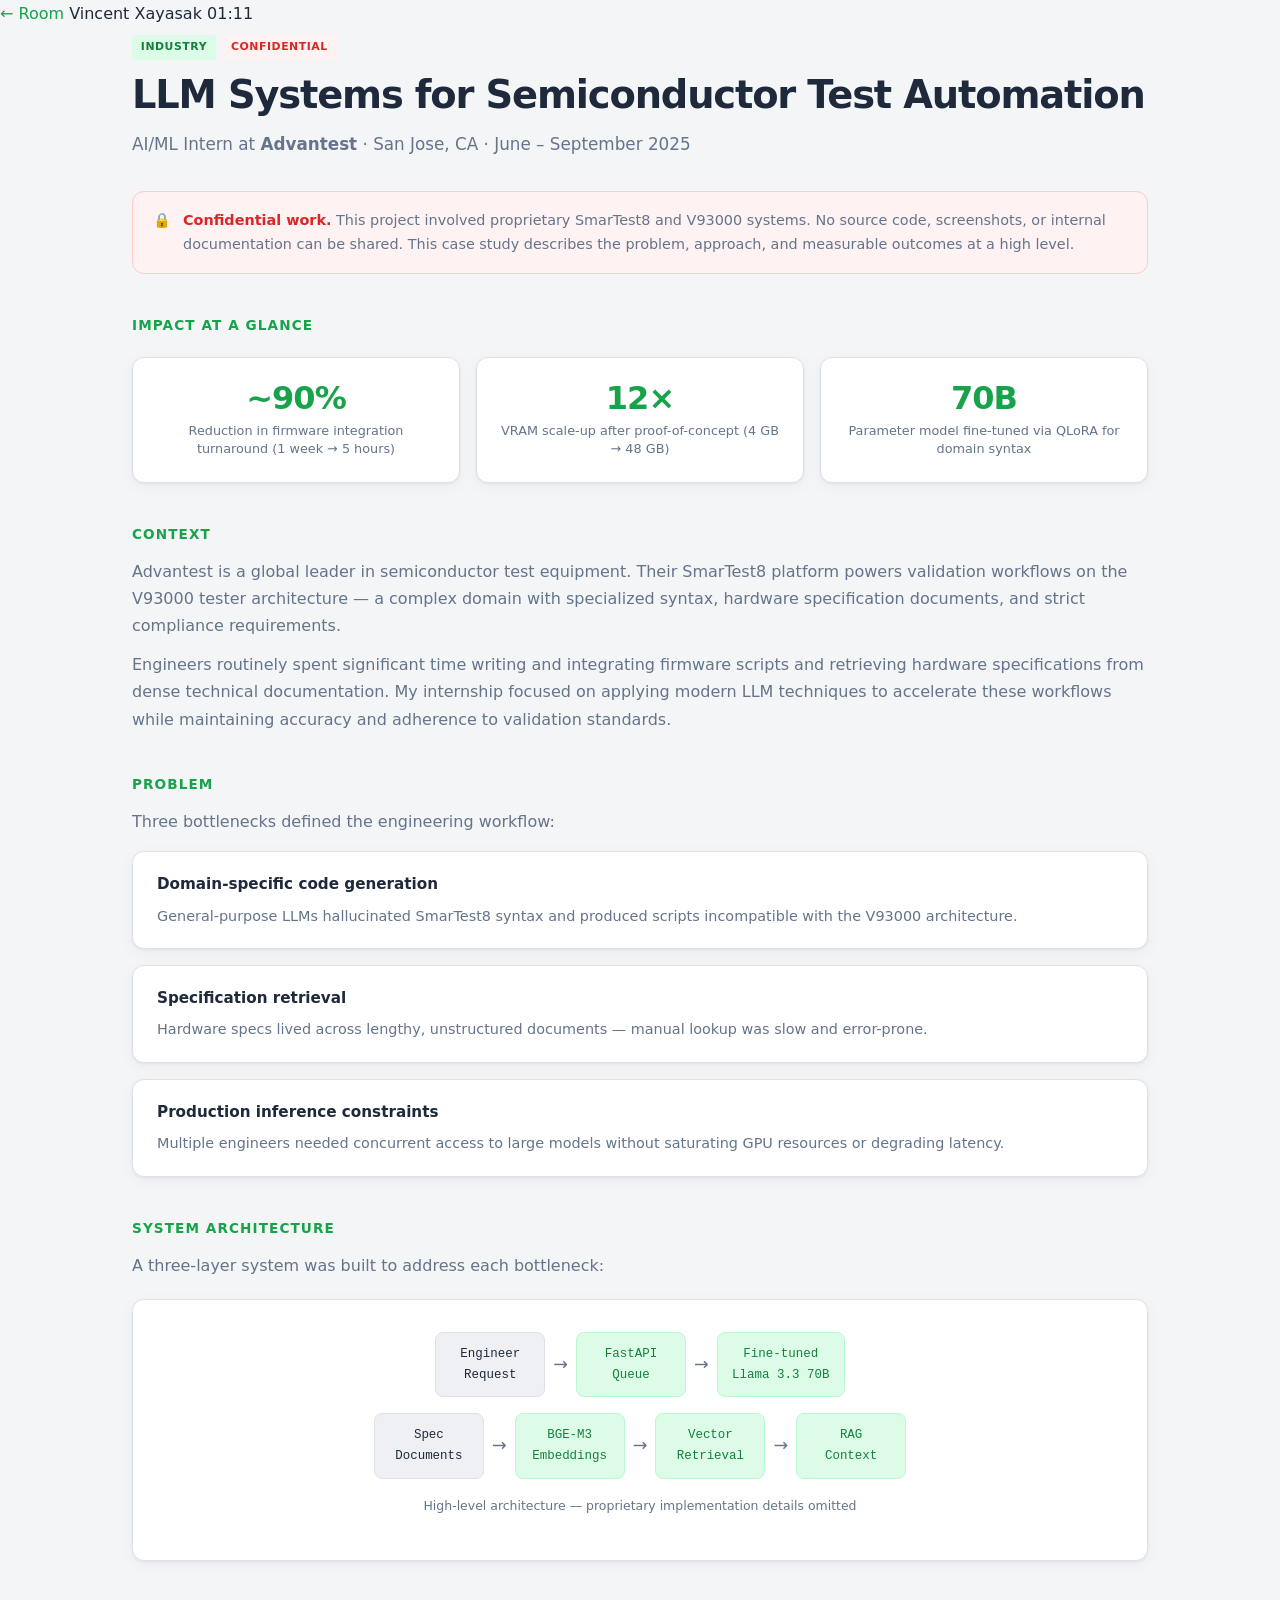
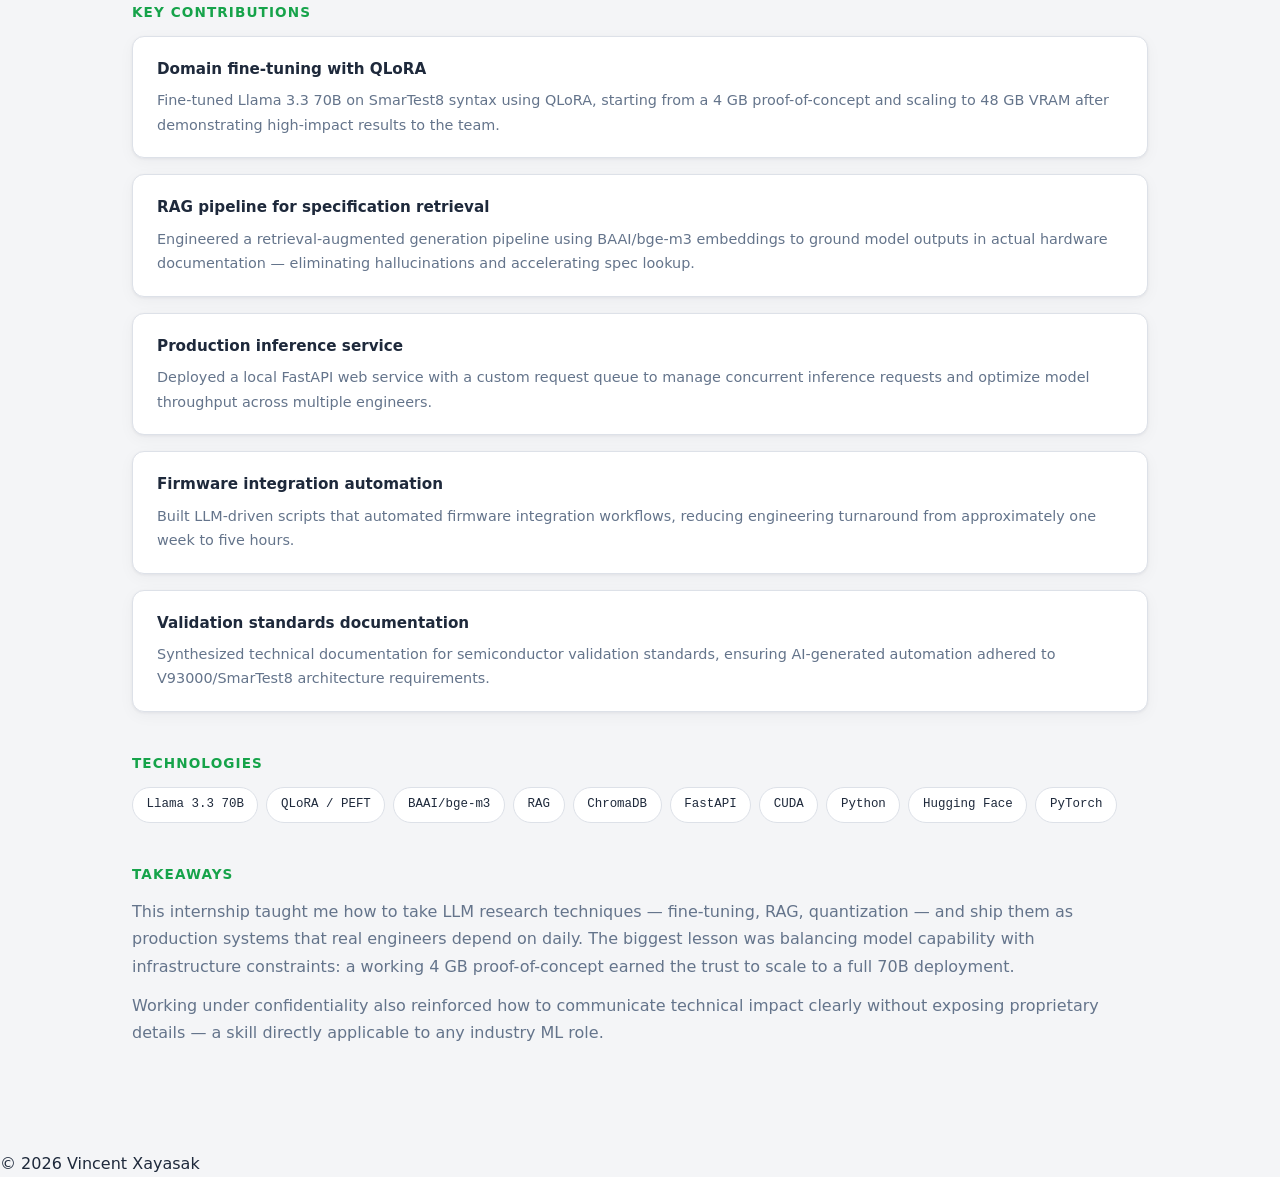
==== commit 4489ebaf: "Added room artstyle" ====
--- a/projects/advantest.html
+++ b/projects/advantest.html
@@ -8,28 +8,16 @@
   <link rel="stylesheet" href="../css/styles.css">
   <link rel="preconnect" href="https://fonts.googleapis.com">
   <link rel="preconnect" href="https://fonts.gstatic.com" crossorigin>
-  <link href="https://fonts.googleapis.com/css2?family=JetBrains+Mono:wght@400;500&family=Plus+Jakarta+Sans:wght@400;500;600;700;800&display=swap" rel="stylesheet">
+  <link href="https://fonts.googleapis.com/css2?family=Nunito:wght@400;600;700;800&display=swap" rel="stylesheet">
 </head>
-<body>
-  <header class="site-header">
-    <nav class="nav">
-      <a href="../index.html" class="nav-logo">VX</a>
-      <button class="nav-toggle" aria-label="Toggle navigation" aria-expanded="false">
-        <svg width="24" height="24" viewBox="0 0 24 24" fill="none" stroke="currentColor" stroke-width="2">
-          <line x1="3" y1="6" x2="21" y2="6"/><line x1="3" y1="12" x2="21" y2="12"/><line x1="3" y1="18" x2="21" y2="18"/>
-        </svg>
-      </button>
-      <ul class="nav-links">
-        <li><a href="../index.html#home">Home</a></li>
-        <li><a href="../index.html#about">About</a></li>
-        <li><a href="../index.html#projects">Projects</a></li>
-        <li><a href="../index.html#contact">Contact</a></li>
-      </ul>
-    </nav>
+<body class="case-page">
+  <header class="hud hud--case">
+    <a href="../index.html" class="hud-back">← Room</a>
+    <span class="hud-title">Vincent Xayasak</span>
+    <span id="time-display">00:00</span>
   </header>
 
-  <main class="case-study-main">
-    <a href="../index.html" class="back-link">← Back to portfolio</a>
+  <main class="case-study-main case-paper">
 
     <header class="case-study-header">
       <div class="project-card-meta">
@@ -213,9 +201,9 @@
     </section>
   </main>
 
-  <footer class="site-footer">
+  <footer class="hud-bottom">
     <p>&copy; 2026 Vincent Xayasak</p>
   </footer>
-  <script src="../js/nav.js"></script>
+  <script src="../js/hud.js"></script>
 </body>
 </html>
--- a/css/styles.css
+++ b/css/styles.css
@@ -266,19 +266,41 @@
 
 .project-card-thumb {
   height: 140px;
-  display: flex;
+  width: 100%;
+  flex-shrink: 0;
+  display: flex;
+  flex-direction: column;
   align-items: center;
   justify-content: center;
+  gap: 0.5rem;
   font-size: 2.5rem;
   font-weight: 800;
   letter-spacing: -0.03em;
-  color: rgba(255, 255, 255, 0.9);
-}
-
-.project-card-thumb--industry  { background: linear-gradient(135deg, #166534, #22c55e); }
-.project-card-thumb--research  { background: linear-gradient(135deg, #14532d, #4ade80); }
-.project-card-thumb--hackathon { background: linear-gradient(135deg, #92400e, #fbbf24); }
-.project-card-thumb--academic  { background: linear-gradient(135deg, #5b21b6, #a78bfa); }
+  color: #ffffff;
+  background-color: #16a34a;
+  background-image: linear-gradient(135deg, #166534 0%, #16a34a 100%);
+}
+
+.project-card-thumb--industry  { background-color: #166534; background-image: linear-gradient(135deg, #166534, #22c55e); }
+.project-card-thumb--research  { background-color: #14532d; background-image: linear-gradient(135deg, #14532d, #4ade80); }
+.project-card-thumb--hackathon { background-color: #92400e; background-image: linear-gradient(135deg, #92400e, #fbbf24); }
+.project-card-thumb--academic  { background-color: #5b21b6; background-image: linear-gradient(135deg, #5b21b6, #a78bfa); }
+.project-card-thumb--applied   { background-color: #166534; background-image: linear-gradient(135deg, #166534, #16a34a); }
+
+.thumb-icon {
+  width: 48px;
+  height: 48px;
+  flex-shrink: 0;
+  color: #ffffff;
+}
+
+.thumb-label {
+  font-size: 0.85rem;
+  font-weight: 700;
+  letter-spacing: 0.06em;
+  text-transform: uppercase;
+  color: #ffffff;
+}
 
 .project-card-body {
   padding: 1.5rem;
@@ -309,6 +331,7 @@
 .badge--academic     { background: #f5f3ff; color: var(--purple); }
 .badge--confidential { background: #fef2f2; color: var(--red); }
 .badge--submission   { background: #f5f3ff; color: var(--purple); }
+.badge--applied     { background: #dcfce7; color: #15803d; }
 
 .project-card h3 {
   font-size: 1.15rem;
